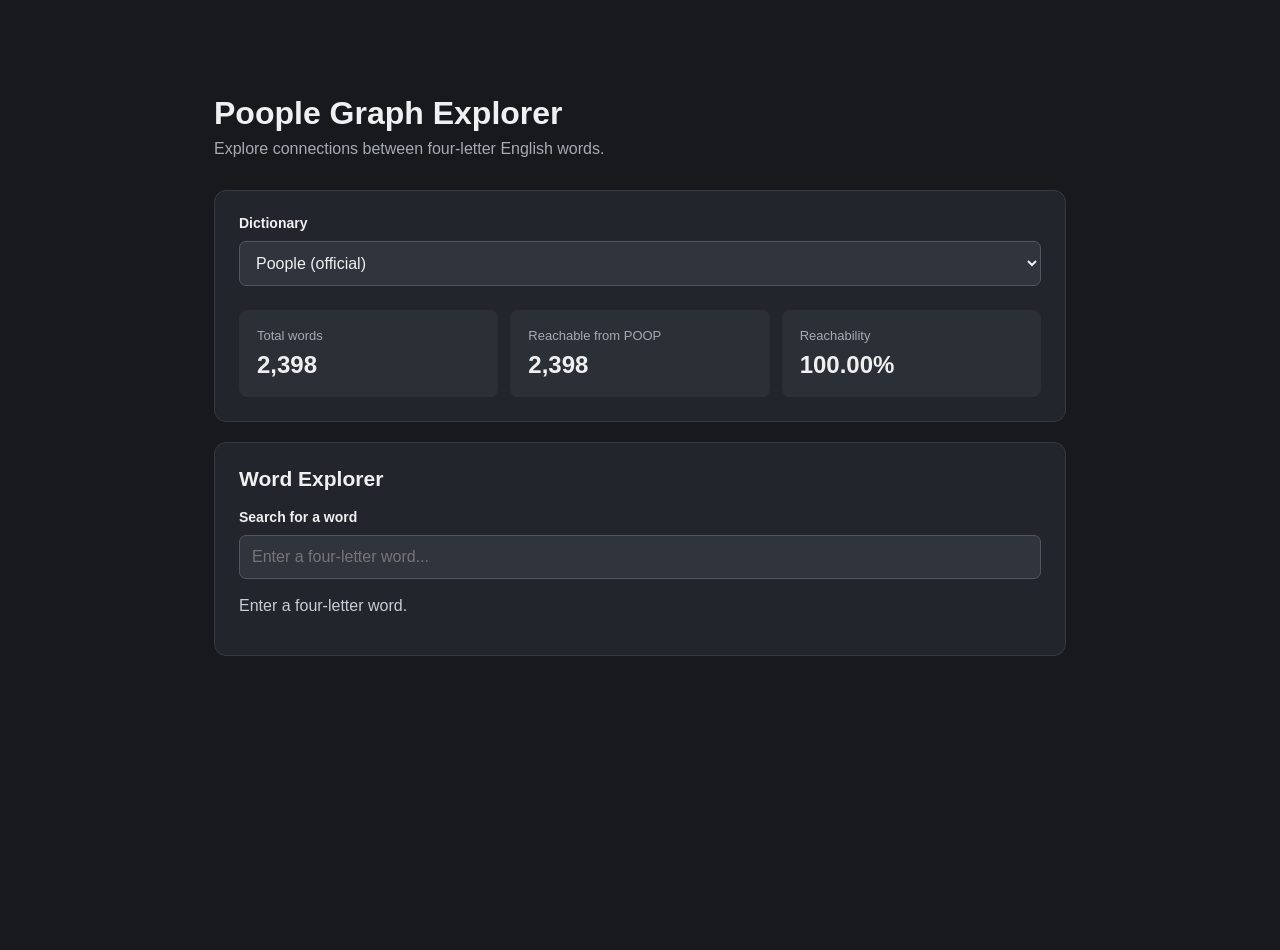
==== index.html @ 731793c2 "init2" ====
<!doctype html>
<html lang="en">
  <head>
    <meta charset="UTF-8" />
    <meta name="viewport" content="width=device-width, initial-scale=1.0" />
    <title>Poople Graph Explorer</title>
    <link rel="icon" type="image/png" href="./Assets/WebsiteIcon.png" />
    <link rel="stylesheet" href="./style.css" />
    <script type="module" src="./script.js"></script>
  </head>

  <body>
    <main>
      <header>
        <h1>Poople Graph Explorer</h1>
        <p>Explore connections between four-letter English words.</p>
      </header>

      <section class="panel">
        <label for="dictionary-select">Dictionary</label>
        <select id="dictionary-select">
          <option value="poople-from-JS">Poople (official)</option>
          <option value="dwyl-words_alpha">DWYL English Words</option>
          <option value="words-EsdbSize35">ESDB 35</option>
          <option value="words-EsdbSize50">ESDB 50</option>
          <option value="words-EsdbSize60">ESDB 60</option>
          <option value="words-EsdbSize70">ESDB 70</option>
          <option value="words-EsdbSize80">ESDB 80</option>
          <option value="words-EsdbSize85">ESDB 85</option>
        </select>

        <div class="stats-grid">
          <div class="stat">
            <span class="stat-label">Total words</span>
            <strong id="total-words">—</strong>
          </div>

          <div class="stat">
            <span class="stat-label">Reachable from POOP</span>
            <strong id="reachable-words">—</strong>
          </div>

          <div class="stat">
            <span class="stat-label">Reachability</span>
            <strong id="reachability-percent">—</strong>
          </div>
        </div>
      </section>

      <section class="panel">
        <h2>Word Explorer</h2>

        <label for="word-search">Search for a word</label>
        <input id="word-search" type="search" placeholder="Enter a four-letter word..." maxlength="4" autocomplete="off" spellcheck="false" />

        <p id="result" aria-live="polite">Loading dictionary...</p>

        <div id="path-section" hidden>
          <h3>Shortest path to POOP</h3>
          <div id="word-path" class="word-path"></div>
        </div>

        <div id="neighbors-section" hidden>
          <h3>Neighboring words</h3>
          <div id="word-neighbors" class="word-neighbors"></div>
        </div>
      </section>
    </main>
  </body>
</html>
---- style.css ----
* {
    box-sizing: border-box;
}

body {
    margin: 0;
    min-height: 100vh;
    background: #17191d;
    color: #f0f0f0;
    font-family: Arial, sans-serif;
}

main {
    max-width: 900px;
    margin: 50px auto;
    padding: 24px;
}

header {
    margin-bottom: 32px;
}

h1 {
    margin-bottom: 8px;
    font-size: 32px;
}

header p {
    color: #a5aab3;
    margin-top: 0;
}

h2 {
    margin-top: 0;
    font-size: 21px;
}

h3 {
    margin-top: 28px;
    font-size: 16px;
}

.panel {
    background: #22252b;
    border: 1px solid #353941;
    border-radius: 12px;
    padding: 24px;
    margin-bottom: 20px;
}

label {
    display: block;
    margin-bottom: 10px;
    font-weight: bold;
    font-size: 14px;
}

input,
select {
    display: block;
    width: 100%;
    padding: 12px;
    background: #30343c;
    color: inherit;
    border: 1px solid #515763;
    border-radius: 7px;
    font: inherit;
}

input:focus,
select:focus {
    outline: 2px solid #38bda3;
    outline-offset: 2px;
}

.stats-grid {
    display: grid;
    grid-template-columns: repeat(3, 1fr);
    gap: 12px;
    margin-top: 24px;
}

.stat {
    background: #2b2f36;
    border-radius: 8px;
    padding: 18px;
}

.stat-label {
    display: block;
    color: #a5aab3;
    font-size: 13px;
    margin-bottom: 8px;
}

.stat strong {
    font-size: 24px;
}

#result {
    margin-top: 18px;
    color: #c8cdd5;
}

.word-path,
.word-neighbors {
    display: flex;
    flex-wrap: wrap;
    align-items: center;
    gap: 8px;
}

.word-tile {
    display: inline-flex;
    align-items: center;
    padding: 10px 12px;
    border: 1px solid #515763;
    border-radius: 7px;
    background: #30343c;
    font-family: monospace;
    font-size: 17px;
    font-weight: bold;
    letter-spacing: 2px;
}

.word-tile.target {
    background: #174c41;
    border-color: #38bda3;
}

.changed-letter {
    color: #38bda3;
}

.path-arrow {
    color: #7d8592;
    font-size: 20px;
}

.neighbor-tile {
    padding: 8px 12px;
    background: #30343c;
    border: 1px solid #515763;
    border-radius: 6px;
    color: inherit;
    font-family: monospace;
    font-size: 15px;
    cursor: pointer;
}

.neighbor-tile:hover {
    background: #3c424c;
    border-color: #38bda3;
}

[hidden] {
    display: none !important;
}

@media (max-width: 600px) {
    main {
        margin: 20px auto;
        padding: 14px;
    }

    .panel {
        padding: 16px;
    }

    .stats-grid {
        grid-template-columns: 1fr;
    }
}
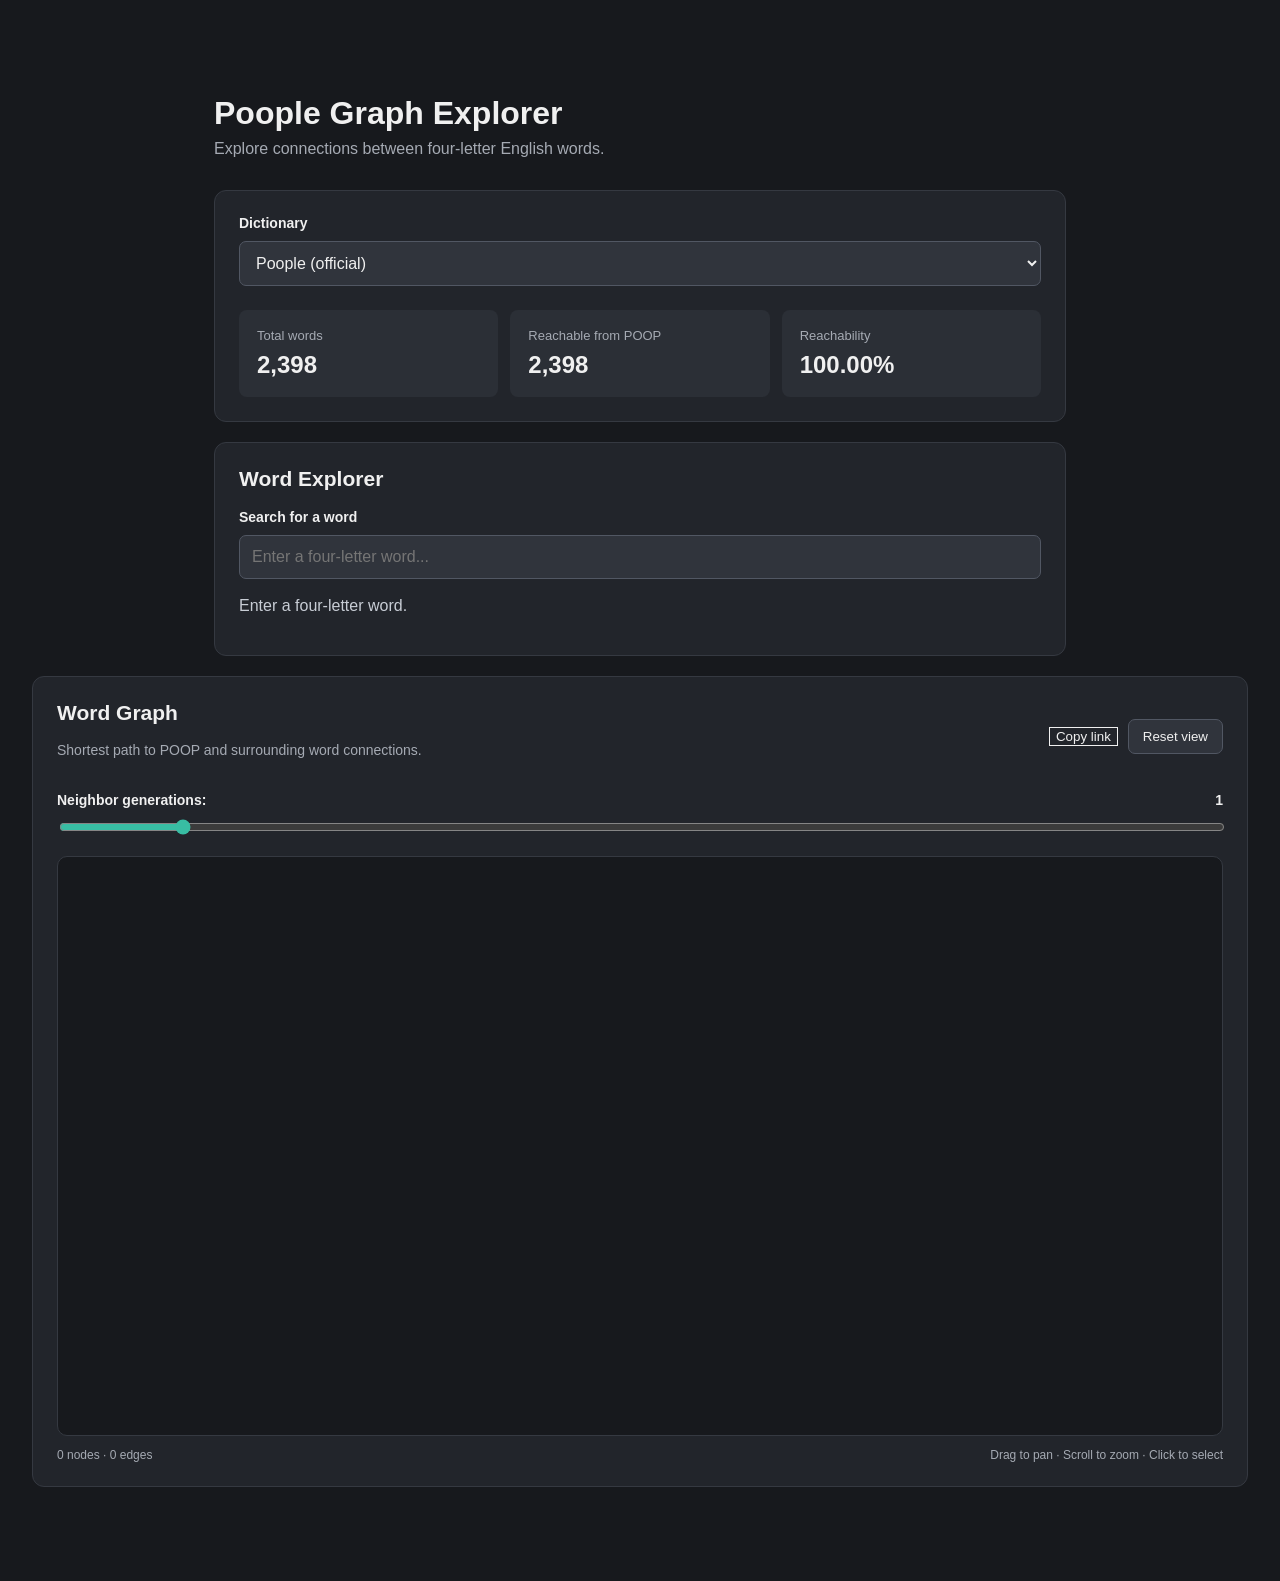
==== commit 3f019190: "now better graph with url parameters" ====
--- a/index.html
+++ b/index.html
@@ -65,6 +65,38 @@
           <div id="word-neighbors" class="word-neighbors"></div>
         </div>
       </section>
+
+      <section class="panel graph-panel">
+        <div class="graph-header">
+          <div>
+            <h2>Word Graph</h2>
+            <p class="graph-description">Shortest path to POOP and surrounding word connections.</p>
+          </div>
+
+          <div class="graph-actions">
+            <button id="graph-copy-link" type="button">Copy link</button>
+            <button id="graph-reset" type="button">Reset view</button>
+          </div>
+        </div>
+
+        <div class="graph-controls">
+          <label for="graph-depth">
+            Neighbor generations:
+            <output id="graph-depth-value">1</output>
+          </label>
+
+          <input id="graph-depth" type="range" min="0" max="10" value="1" step="1" />
+        </div>
+
+        <div class="graph-container">
+          <canvas id="graph-canvas"></canvas>
+        </div>
+
+        <div class="graph-footer">
+          <span id="graph-stats">Enter a word to visualize its graph.</span>
+          <span>Drag to pan · Scroll to zoom · Click to select</span>
+        </div>
+      </section>
     </main>
   </body>
 </html>
--- a/style.css
+++ b/style.css
@@ -103,8 +103,7 @@
     color: #c8cdd5;
 }
 
-.word-path,
-.word-neighbors {
+.word-path {
     display: flex;
     flex-wrap: wrap;
     align-items: center;
@@ -122,36 +121,111 @@
     font-size: 17px;
     font-weight: bold;
     letter-spacing: 2px;
+    color: inherit;
+    cursor: pointer;
+    transition: background 0.15s, border-color 0.15s;
 }
 
 .word-tile.target {
-    background: #174c41;
+    background: #67432c;
+    border-color: #c58b57;
+}
+
+.word-tile:hover {
+    background: #3c424c;
     border-color: #38bda3;
+}
+
+.word-tile.target:hover,
+.neighbor-tile.target:hover {
+    background: #805438;
+    border-color: #e2aa76;
+}
+
+.word-neighbors {
+    display: grid;
+    grid-template-columns: repeat(4, minmax(0, 1fr));
+    gap: 12px;
+    align-items: start;
+}
+
+.neighbor-group {
+    display: flex;
+    flex-direction: column;
+    align-items: stretch;
+    gap: 8px;
+    min-width: 0;
+}
+
+.neighbor-group-heading {
+    color: #a5aab3;
+    font-size: 12px;
+    text-align: center;
+}
+
+.neighbor-group-word {
+    display: flex;
+    justify-content: center;
+    gap: 2px;
+    padding: 10px;
+    background: #2b2f36;
+    border-radius: 7px;
+    font-family: monospace;
+    font-size: 17px;
+    font-weight: bold;
+}
+
+.neighbor-tile {
+    display: flex;
+    justify-content: center;
+    gap: 2px;
+    width: 100%;
+    padding: 10px 6px;
+    background: #30343c;
+    border: 1px solid #515763;
+    border-radius: 7px;
+    color: inherit;
+    font-family: monospace;
+    font-size: 16px;
+    font-weight: bold;
+    cursor: pointer;
+    transition: background 0.15s, border-color 0.15s;
+}
+
+.neighbor-tile.target {
+    background: #67432c;
+    border-color: #c58b57;
+}
+
+.neighbor-tile:hover {
+    background: #3c424c;
+    border-color: #38bda3;
+}
+
+.neighbor-empty {
+    color: #777e89;
+    font-size: 12px;
+    text-align: center;
+    padding: 10px 0;
+}
+
+@media (max-width: 600px) {
+    .word-neighbors {
+        grid-template-columns: repeat(2, minmax(0, 1fr));
+    }
 }
 
 .changed-letter {
     color: #38bda3;
+}
+
+.matching-letter {
+    color: #a56126;
 }
 
 .path-arrow {
     color: #7d8592;
     font-size: 20px;
-}
-
-.neighbor-tile {
-    padding: 8px 12px;
-    background: #30343c;
-    border: 1px solid #515763;
-    border-radius: 6px;
-    color: inherit;
-    font-family: monospace;
-    font-size: 15px;
-    cursor: pointer;
-}
-
-.neighbor-tile:hover {
-    background: #3c424c;
-    border-color: #38bda3;
 }
 
 [hidden] {
@@ -172,3 +246,139 @@
         grid-template-columns: 1fr;
     }
 }
+
+/* POOP */
+.word-tile.target span,
+.neighbor-tile.target span {
+    color: #f5d3b2;
+}
+
+
+
+/* Graph visualizer */
+
+.graph-header {
+    display: flex;
+    align-items: center;
+    justify-content: space-between;
+    gap: 16px;
+}
+
+.graph-description {
+    color: #a5aab3;
+    font-size: 14px;
+    margin-top: 0;
+}
+
+#graph-reset {
+    padding: 9px 14px;
+    background: #30343c;
+    border: 1px solid #515763;
+    border-radius: 7px;
+    color: inherit;
+    cursor: pointer;
+    white-space: nowrap;
+}
+
+#graph-reset:hover {
+    background: #3c424c;
+}
+
+.graph-controls {
+    margin: 20px 0;
+}
+
+.graph-controls label {
+    display: flex;
+    justify-content: space-between;
+}
+
+#graph-depth {
+    width: 100%;
+    padding: 0;
+    accent-color: #38bda3;
+    cursor: pointer;
+}
+
+.graph-container {
+    position: relative;
+    height: 550px;
+    background: #17191d;
+    border: 1px solid #353941;
+    border-radius: 10px;
+    overflow: hidden;
+}
+
+#graph-canvas {
+    display: block;
+    width: 100%;
+    height: 100%;
+    cursor: grab;
+    touch-action: none;
+}
+
+#graph-canvas:active {
+    cursor: grabbing;
+}
+
+.graph-footer {
+    display: flex;
+    flex-wrap: wrap;
+    justify-content: space-between;
+    gap: 8px;
+    margin-top: 12px;
+    color: #a5aab3;
+    font-size: 12px;
+}
+
+/* Full-width graph explorer */
+.graph-panel {
+    width: calc(100vw - 64px);
+    max-width: none;
+    margin-left: 50%;
+    transform: translateX(-50%);
+    box-sizing: border-box;
+}
+
+/* Graph canvas takes up most of the viewport */
+.graph-panel .graph-container {
+    height: calc(100dvh - 320px);
+    min-height: 400px;
+    box-sizing: border-box;
+}
+
+.graph-panel #graph-canvas {
+    display: block;
+    width: 100%;
+    height: 100%;
+}
+
+/* Smaller margins on mobile */
+@media (max-width: 600px) {
+    .graph-panel {
+        width: calc(100vw - 16px);
+    }
+
+    .graph-panel .graph-container {
+        height: calc(100dvh - 160px);
+        min-height: 300px;
+    }
+}
+
+.graph-actions {
+    display: flex;
+    align-items: center;
+    gap: 10px;
+    flex-wrap: wrap;
+}
+
+#graph-copy-link {
+    background: transparent;
+    border: 1px solid currentColor;
+    color: inherit;
+    cursor: pointer;
+}
+
+#graph-copy-link:hover {
+    background: rgba(128, 128, 128, 0.12);
+}
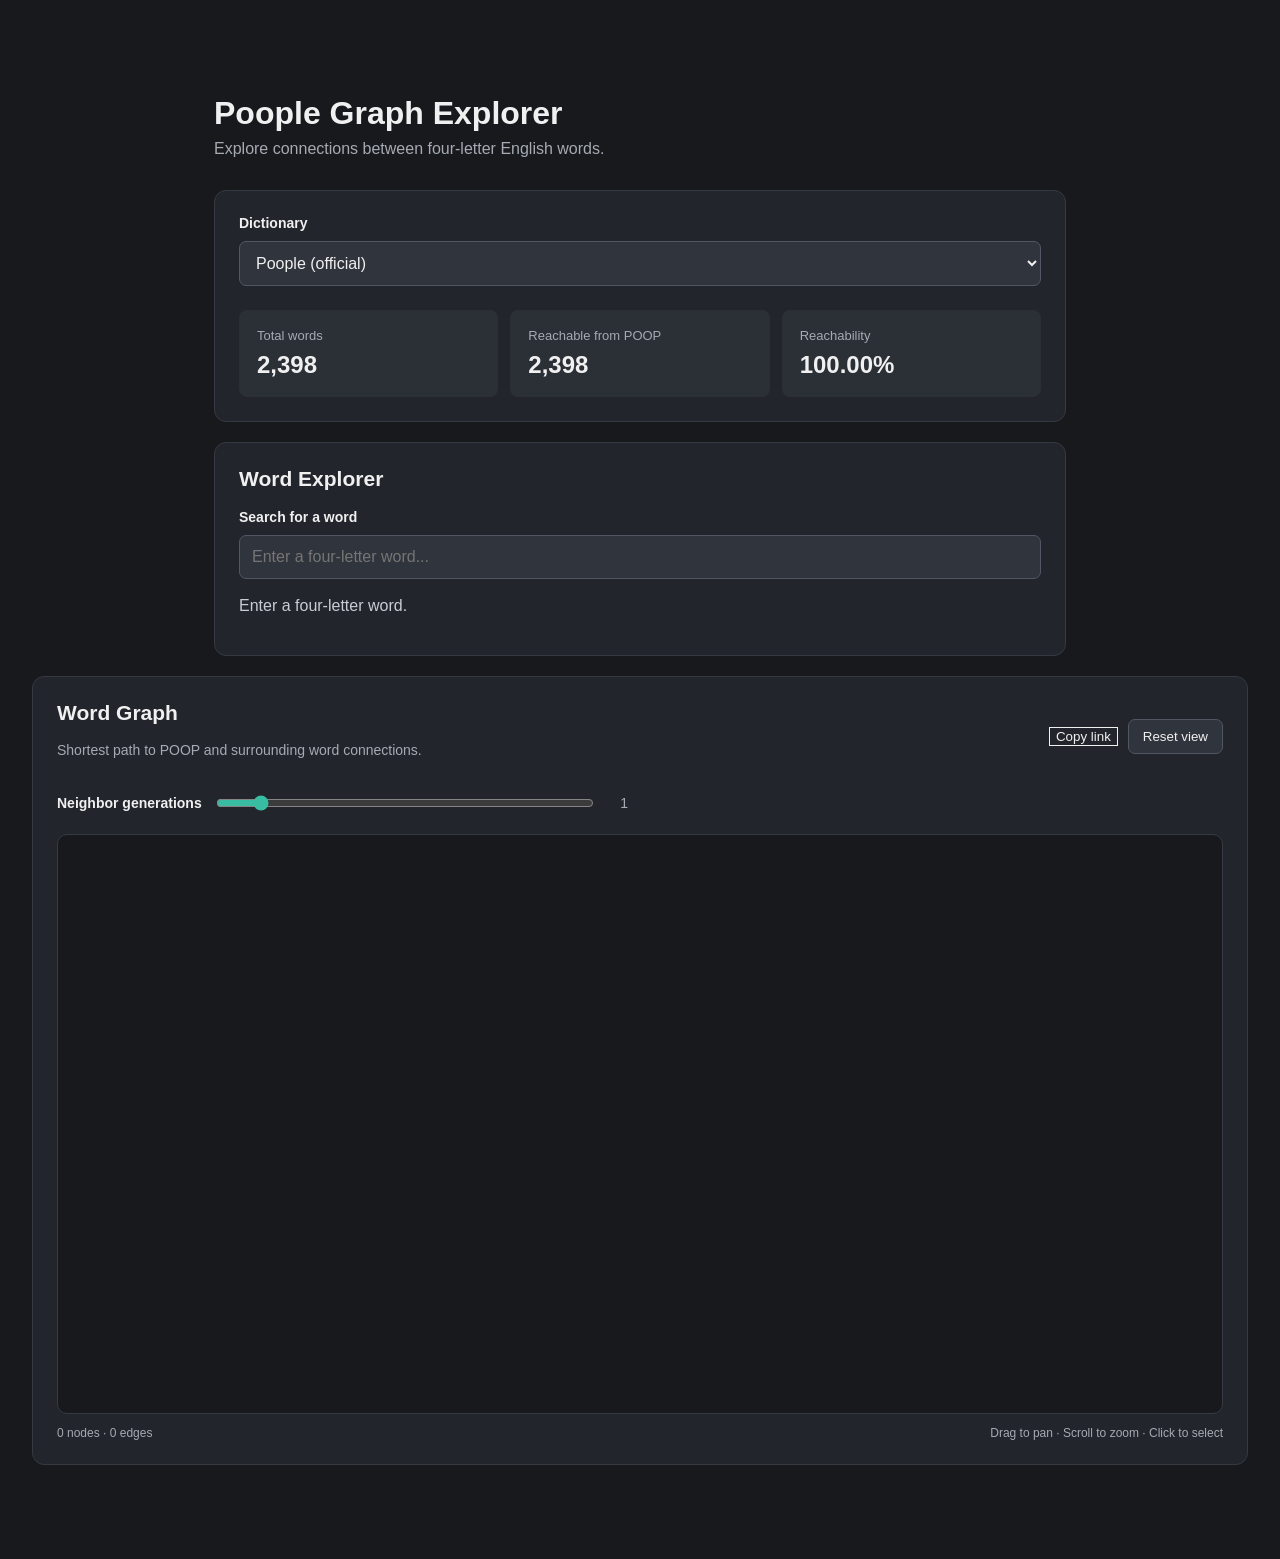
==== commit b747dd4a: "added mutliple solutions support" ====
--- a/index.html
+++ b/index.html
@@ -57,7 +57,16 @@
 
         <div id="path-section" hidden>
           <h3>Shortest path to POOP</h3>
+
           <div id="word-path" class="word-path"></div>
+
+          <div id="path-selector" class="path-selector" hidden>
+            <label for="path-index">
+              <span id="path-index-label">Solution 1 of 1</span>
+            </label>
+
+            <input id="path-index" type="range" min="0" max="0" value="0" step="1" />
+          </div>
         </div>
 
         <div id="neighbors-section" hidden>
@@ -80,12 +89,17 @@
         </div>
 
         <div class="graph-controls">
-          <label for="graph-depth">
-            Neighbor generations:
+          <div class="graph-control">
+            <label for="graph-depth">Neighbor generations</label>
+            <input id="graph-depth" type="range" min="0" max="10" value="1" step="1" />
             <output id="graph-depth-value">1</output>
-          </label>
+          </div>
 
-          <input id="graph-depth" type="range" min="0" max="10" value="1" step="1" />
+          <div id="graph-solution-selector" class="graph-control" hidden>
+            <label for="graph-solution-index">Solution</label>
+            <input id="graph-solution-index" type="range" min="0" max="0" value="0" step="1" />
+            <output id="graph-solution-label">1 / 1</output>
+          </div>
         </div>
 
         <div class="graph-container">
--- a/style.css
+++ b/style.css
@@ -245,6 +245,11 @@
     .stats-grid {
         grid-template-columns: 1fr;
     }
+    
+    .graph-controls {
+        grid-template-columns: 1fr;
+        gap: 16px;
+    }
 }
 
 /* POOP */
@@ -285,19 +290,36 @@
 }
 
 .graph-controls {
+    display: grid;
+    grid-template-columns: repeat(2, minmax(0, 1fr));
+    gap: 24px;
     margin: 20px 0;
 }
 
-.graph-controls label {
-    display: flex;
-    justify-content: space-between;
-}
-
-#graph-depth {
+.graph-control {
+    display: grid;
+    grid-template-columns: auto minmax(60px, 1fr) auto;
+    align-items: center;
+    gap: 12px;
+}
+
+.graph-control label {
+    margin: 0;
+    white-space: nowrap;
+}
+
+.graph-control input {
     width: 100%;
     padding: 0;
     accent-color: #38bda3;
     cursor: pointer;
+}
+
+.graph-control output {
+    min-width: 24px;
+    text-align: right;
+    color: #a5aab3;
+    font-size: 14px;
 }
 
 .graph-container {
@@ -314,7 +336,6 @@
     width: 100%;
     height: 100%;
     cursor: grab;
-    touch-action: none;
 }
 
 #graph-canvas:active {
@@ -381,4 +402,15 @@
 
 #graph-copy-link:hover {
     background: rgba(128, 128, 128, 0.12);
+}
+
+.path-selector {
+    margin-top: 20px;
+}
+
+#path-index {
+    width: 100%;
+    padding: 0;
+    accent-color: #38bda3;
+    cursor: pointer;
 }
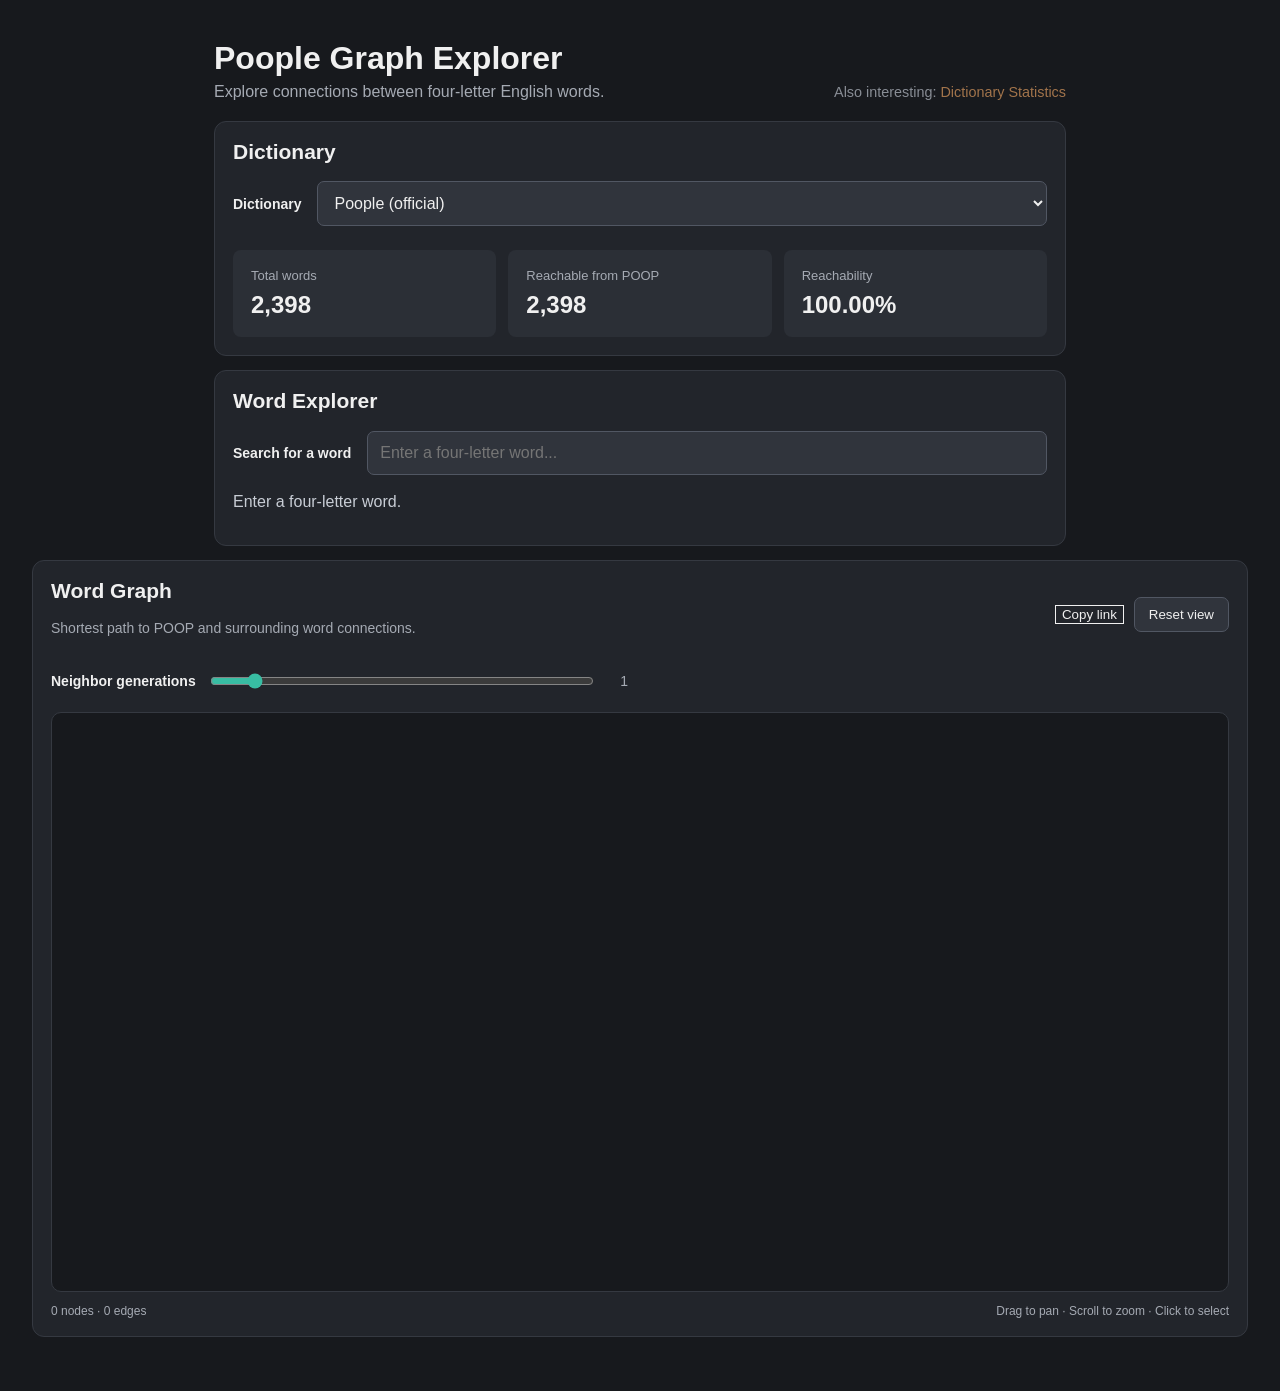
==== commit 3afa0ef8: "added statistics.html and compacted site" ====
--- a/index.html
+++ b/index.html
@@ -13,21 +13,30 @@
     <main>
       <header>
         <h1>Poople Graph Explorer</h1>
-        <p>Explore connections between four-letter English words.</p>
+        <div class="header-subtitle">
+          <p>Explore connections between four-letter English words.</p>
+          <p class="header-link">
+            Also interesting:
+            <a href="./pages/statistics.html">Dictionary Statistics</a>
+          </p>
+        </div>
       </header>
 
       <section class="panel">
-        <label for="dictionary-select">Dictionary</label>
-        <select id="dictionary-select">
-          <option value="poople-from-JS">Poople (official)</option>
-          <option value="dwyl-words_alpha">DWYL English Words</option>
-          <option value="words-EsdbSize35">ESDB 35</option>
-          <option value="words-EsdbSize50">ESDB 50</option>
-          <option value="words-EsdbSize60">ESDB 60</option>
-          <option value="words-EsdbSize70">ESDB 70</option>
-          <option value="words-EsdbSize80">ESDB 80</option>
-          <option value="words-EsdbSize85">ESDB 85</option>
-        </select>
+        <h2>Dictionary</h2>
+        <div class="inline-control">
+          <label for="dictionary-select">Dictionary</label>
+          <select id="dictionary-select">
+            <option value="poople-from-JS">Poople (official)</option>
+            <option value="dwyl-words_alpha">DWYL English Words</option>
+            <option value="words-EsdbSize35">ESDB 35</option>
+            <option value="words-EsdbSize50">ESDB 50</option>
+            <option value="words-EsdbSize60">ESDB 60</option>
+            <option value="words-EsdbSize70">ESDB 70</option>
+            <option value="words-EsdbSize80">ESDB 80</option>
+            <option value="words-EsdbSize85">ESDB 85</option>
+          </select>
+        </div>
 
         <div class="stats-grid">
           <div class="stat">
@@ -50,27 +59,30 @@
       <section class="panel">
         <h2>Word Explorer</h2>
 
-        <label for="word-search">Search for a word</label>
-        <input id="word-search" type="search" placeholder="Enter a four-letter word..." maxlength="4" autocomplete="off" spellcheck="false" />
+        <div class="inline-control">
+          <label id="word-search-label" for="word-search">Search for a word</label>
+          <input id="word-search" type="search" placeholder="Enter a four-letter word..." maxlength="4" autocomplete="off" spellcheck="false" />
+        </div>
 
         <p id="result" aria-live="polite">Loading dictionary...</p>
 
         <div id="path-section" hidden>
-          <h3>Shortest path to POOP</h3>
+          <div class="path-heading-row">
+            <h3 id="path-heading"></h3>
+
+            <div id="path-selector" class="path-selector" hidden>
+              <label for="path-index">
+                <span id="path-index-label">Solution 1 of 1</span>
+              </label>
+              <input id="path-index" type="range" min="0" max="0" value="0" step="1" />
+            </div>
+          </div>
 
           <div id="word-path" class="word-path"></div>
-
-          <div id="path-selector" class="path-selector" hidden>
-            <label for="path-index">
-              <span id="path-index-label">Solution 1 of 1</span>
-            </label>
-
-            <input id="path-index" type="range" min="0" max="0" value="0" step="1" />
-          </div>
         </div>
 
         <div id="neighbors-section" hidden>
-          <h3>Neighboring words</h3>
+          <h3 id="neighbors-heading">Neighboring words</h3>
           <div id="word-neighbors" class="word-neighbors"></div>
         </div>
       </section>
--- a/style.css
+++ b/style.css
@@ -13,17 +13,28 @@
 
 main {
     max-width: 900px;
-    margin: 50px auto;
-    padding: 24px;
+    margin: 20px auto;
+    padding: 20px 24px;
 }
 
 header {
-    margin-bottom: 32px;
+    margin-bottom: 20px;
 }
 
 h1 {
-    margin-bottom: 8px;
-    font-size: 32px;
+    margin-top: 0;
+    margin-bottom: 6px;
+}
+
+h2 {
+    margin-top: 0;
+    font-size: 21px;
+}
+
+h3 {
+    margin-top: 20px;
+    margin-bottom: 12px;
+    font-size: 16px;
 }
 
 header p {
@@ -31,22 +42,38 @@
     margin-top: 0;
 }
 
-h2 {
-    margin-top: 0;
-    font-size: 21px;
-}
-
-h3 {
-    margin-top: 28px;
-    font-size: 16px;
+.header-subtitle {
+    display: flex;
+    justify-content: space-between;
+    align-items: center;
+    gap: 16px;
+}
+
+.header-subtitle p {
+    margin: 0;
+}
+
+.header-link {
+    font-size: 0.9rem;
+    opacity: 0.8;
+    white-space: nowrap;
+}
+
+.header-link a {
+    color: #c58b57;
+    text-decoration: none;
+}
+
+.header-link a:hover {
+    text-decoration: underline;
 }
 
 .panel {
     background: #22252b;
     border: 1px solid #353941;
     border-radius: 12px;
-    padding: 24px;
-    margin-bottom: 20px;
+    padding: 18px;
+    margin-bottom: 14px;
 }
 
 label {
@@ -66,6 +93,34 @@
     border: 1px solid #515763;
     border-radius: 7px;
     font: inherit;
+    accent-color: #38bda3;
+    cursor: pointer;
+    outline: none;
+    outline: none !important;
+    box-shadow: none !important;
+}
+
+#word-search {
+    width: 100%;
+}
+
+#word-search-label {
+    margin: 0;
+    white-space: nowrap;
+}
+
+#word-search-label,
+#word-search {
+    display: block;
+}
+
+#word-search-label {
+    display: flex;
+    align-items: center;
+}
+
+#word-search-label {
+    min-width: 115px;
 }
 
 input:focus,
@@ -144,26 +199,29 @@
 
 .word-neighbors {
     display: grid;
-    grid-template-columns: repeat(4, minmax(0, 1fr));
+    grid-template-columns: repeat(8, minmax(0, 1fr));
     gap: 12px;
     align-items: start;
 }
 
 .neighbor-group {
-    display: flex;
-    flex-direction: column;
-    align-items: stretch;
-    gap: 8px;
+    display: grid;
+    grid-template-columns: repeat(2, minmax(0, 1fr));
+    align-items: start;
+    gap: 5px;
     min-width: 0;
+    grid-column: span 2;
 }
 
 .neighbor-group-heading {
+    grid-column: span 2;
     color: #a5aab3;
     font-size: 12px;
     text-align: center;
 }
 
 .neighbor-group-word {
+    grid-column: span 2;
     display: flex;
     justify-content: center;
     gap: 2px;
@@ -180,7 +238,7 @@
     justify-content: center;
     gap: 2px;
     width: 100%;
-    padding: 10px 6px;
+    padding: 7px 6px;
     background: #30343c;
     border: 1px solid #515763;
     border-radius: 7px;
@@ -209,12 +267,6 @@
     padding: 10px 0;
 }
 
-@media (max-width: 600px) {
-    .word-neighbors {
-        grid-template-columns: repeat(2, minmax(0, 1fr));
-    }
-}
-
 .changed-letter {
     color: #38bda3;
 }
@@ -230,26 +282,6 @@
 
 [hidden] {
     display: none !important;
-}
-
-@media (max-width: 600px) {
-    main {
-        margin: 20px auto;
-        padding: 14px;
-    }
-
-    .panel {
-        padding: 16px;
-    }
-
-    .stats-grid {
-        grid-template-columns: 1fr;
-    }
-    
-    .graph-controls {
-        grid-template-columns: 1fr;
-        gap: 16px;
-    }
 }
 
 /* POOP */
@@ -374,18 +406,6 @@
     height: 100%;
 }
 
-/* Smaller margins on mobile */
-@media (max-width: 600px) {
-    .graph-panel {
-        width: calc(100vw - 16px);
-    }
-
-    .graph-panel .graph-container {
-        height: calc(100dvh - 160px);
-        min-height: 300px;
-    }
-}
-
 .graph-actions {
     display: flex;
     align-items: center;
@@ -405,12 +425,102 @@
 }
 
 .path-selector {
-    margin-top: 20px;
+    display: flex;
+    align-items: center;
+    gap: 16px;
+    margin-top: 14px;
+}
+
+.path-selector label {
+    margin: 0;
+    white-space: nowrap;
+}
+
+.path-heading-row {
+    display: flex;
+    align-items: center;
+    justify-content: space-between;
+    gap: 16px;
+}
+
+.path-heading-row h3,
+.path-heading-row .path-selector {
+    margin: 0;
 }
 
 #path-index {
-    width: 100%;
-    padding: 0;
+    flex: 1;
+    min-width: 0;
+}
+
+.inline-control {
+    display: flex;
+    align-items: center;
+    gap: 16px;
+}
+
+.inline-control label {
+    margin: 0;
+}
+
+.inline-control input {
+    flex: 1;
+    min-width: 0;
     accent-color: #38bda3;
     cursor: pointer;
+}
+
+#dictionary-select {
+    flex: 1;
+    min-width: 0;
+}
+
+/* Smaller margins on mobile */
+@media (max-width: 600px) {
+    main {
+        margin: 20px auto;
+        padding: 14px;
+    }
+
+    .panel {
+        padding: 16px;
+    }
+
+    .stats-grid {
+        grid-template-columns: 1fr;
+    }
+
+    .graph-controls {
+        grid-template-columns: 1fr;
+        gap: 16px;
+    }
+
+    .inline-control {
+        align-items: stretch;
+        flex-direction: column;
+        gap: 6px;
+    }
+
+    .path-selector {
+        gap: 10px;
+    }
+    
+    .graph-panel {
+        width: calc(100vw - 16px);
+    }
+
+    .graph-panel .graph-container {
+        height: calc(100dvh - 160px);
+        min-height: 300px;
+    }
+
+    .path-heading-row {
+        flex-wrap: wrap;
+        gap: 0;
+    }
+
+    .path-heading-row .path-selector {
+        margin-top: 0;
+        width: 100%;
+    }
 }
